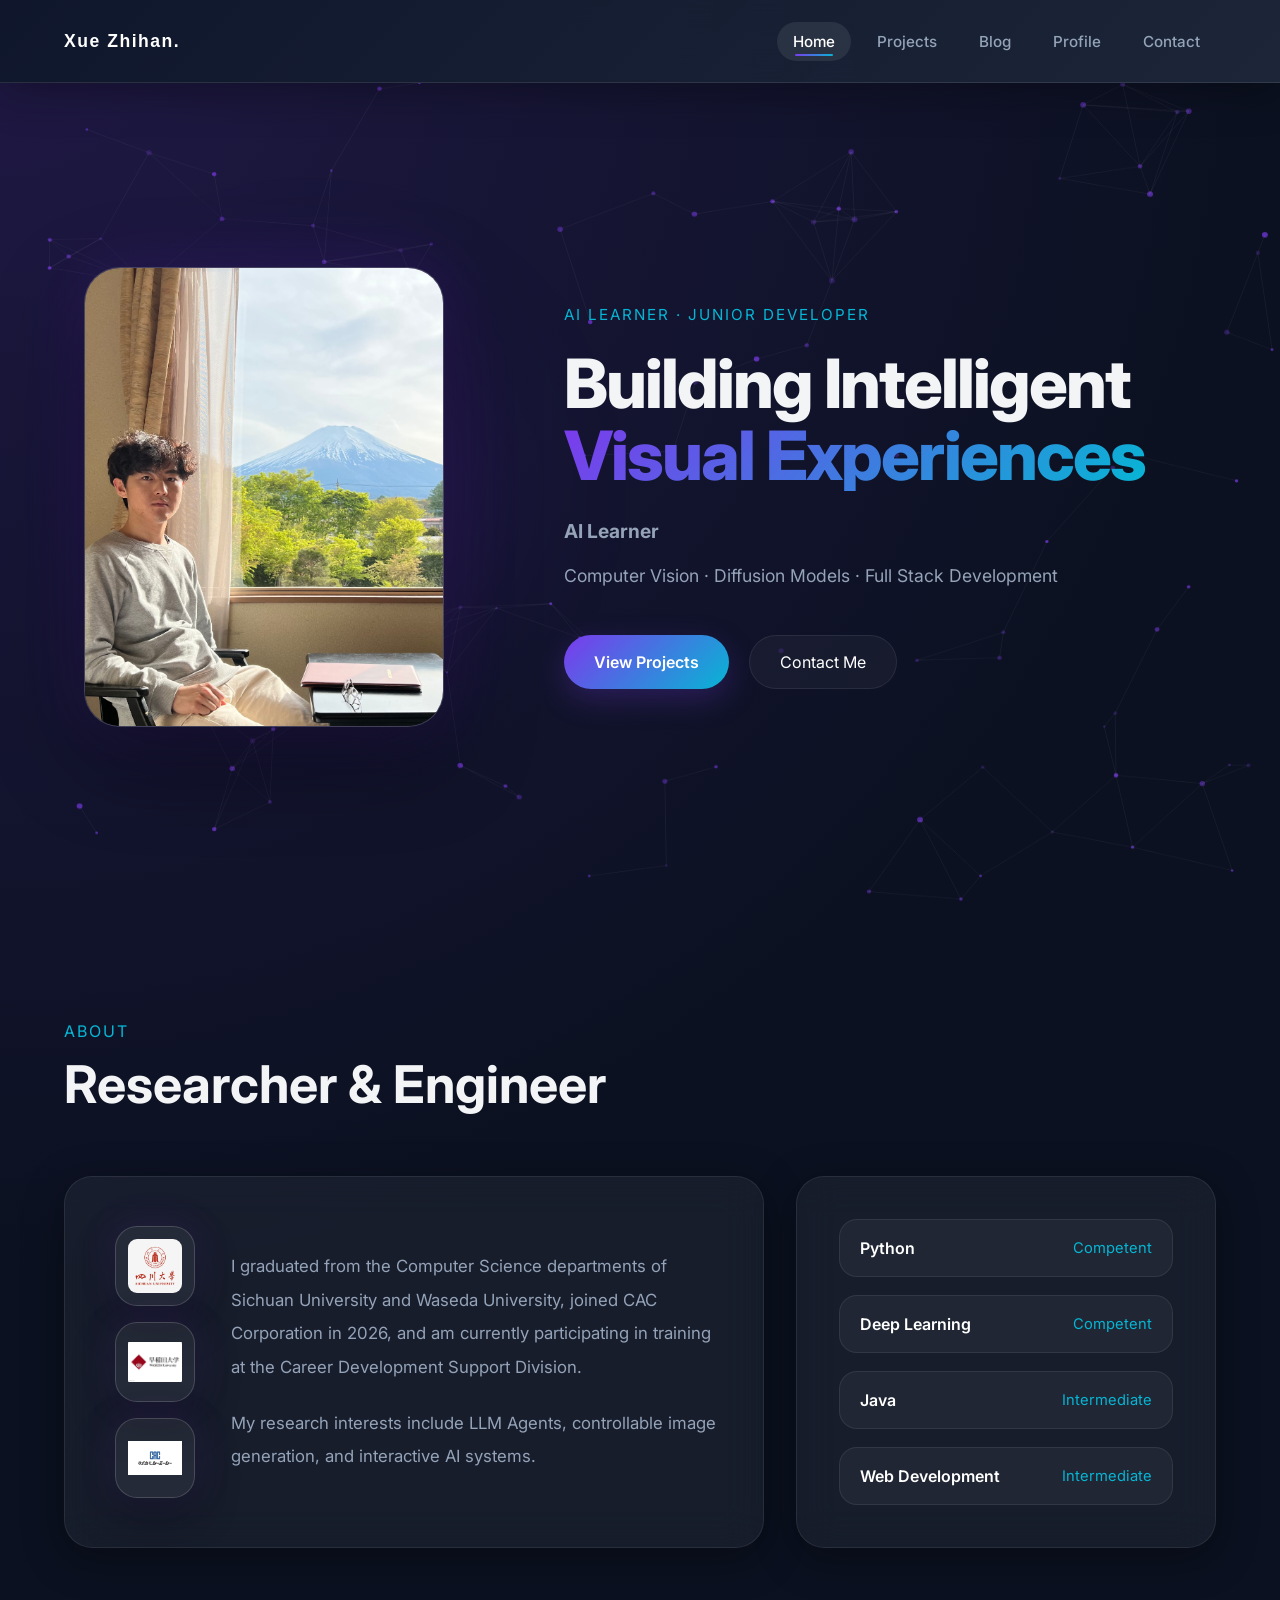
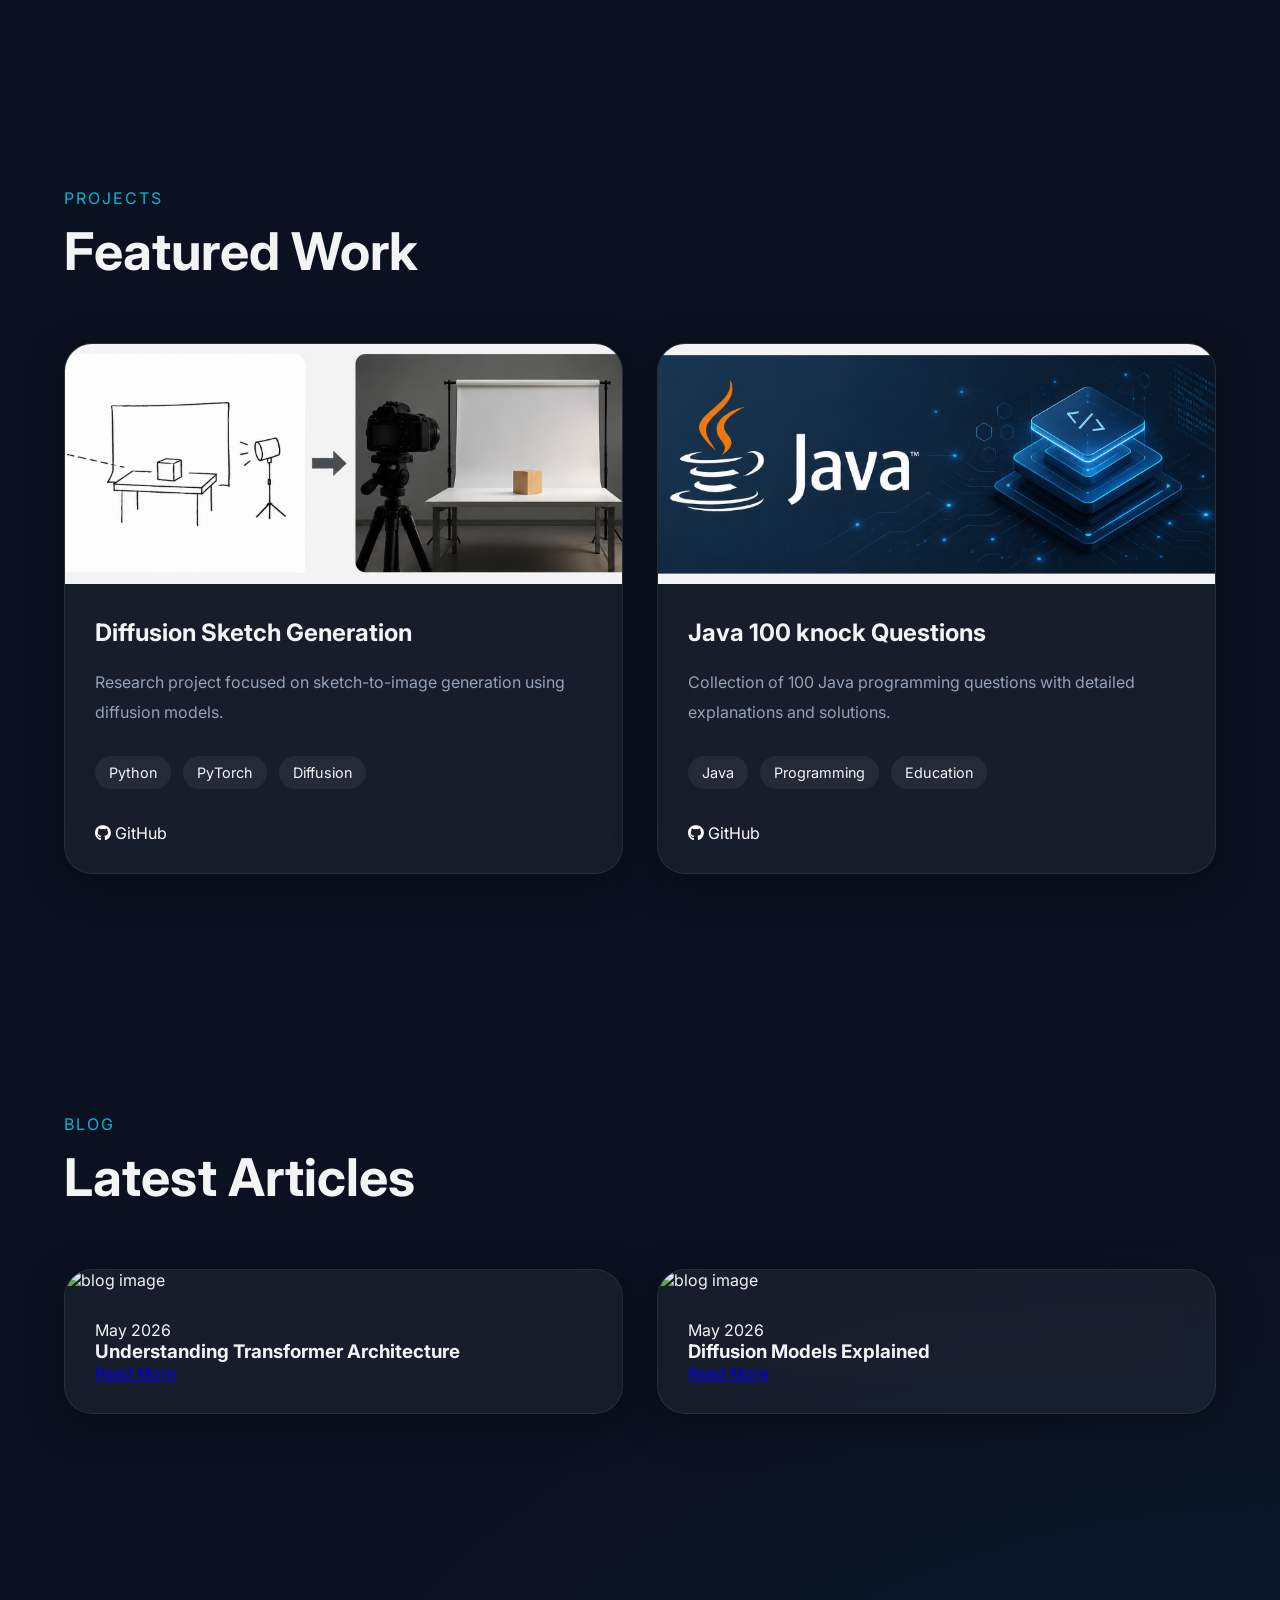
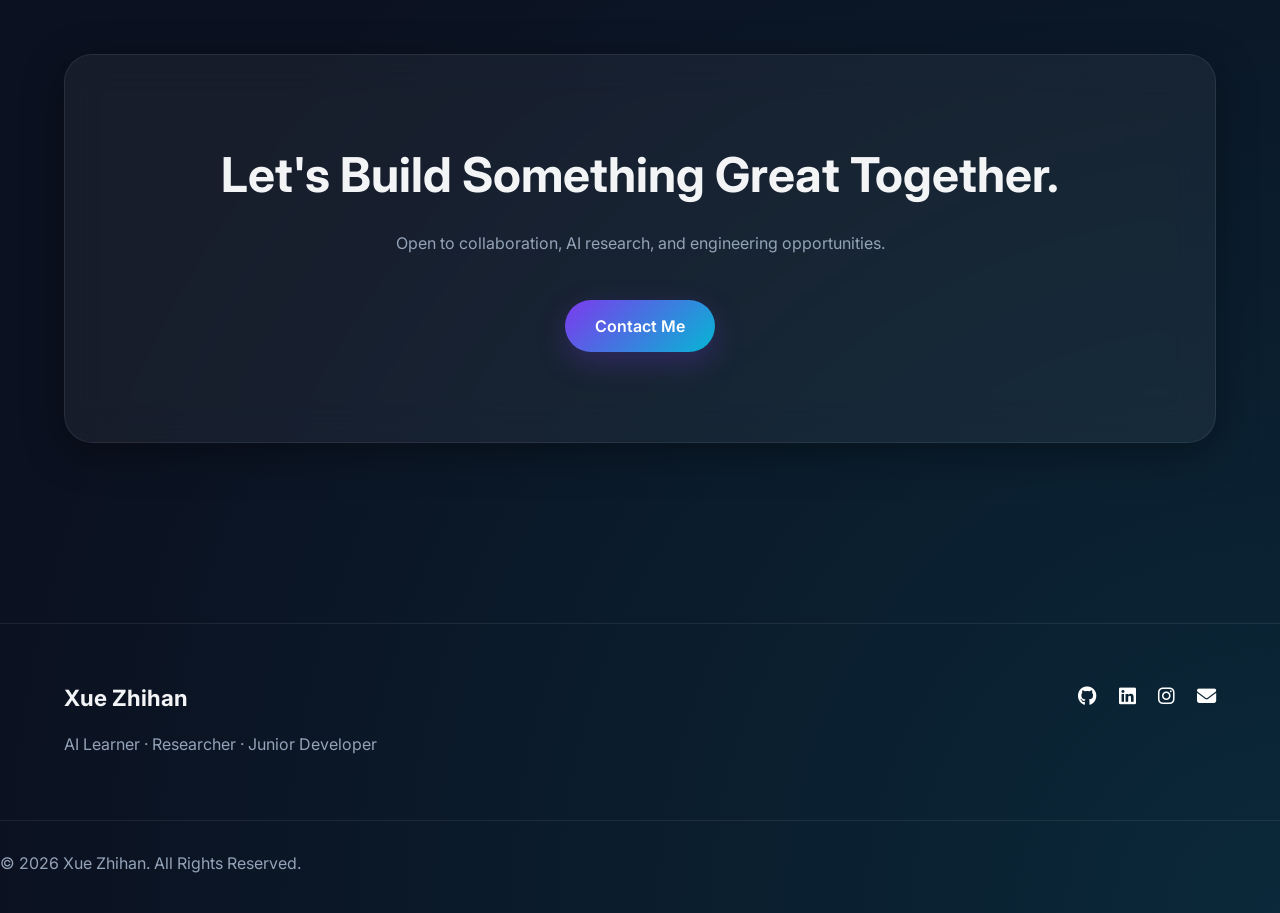
==== index.html @ e7dc6c8f "0515 update with local website project, NEXT STEP-change images and text subscription" ====
<!DOCTYPE html>
<html lang="en">

<head>

    <meta charset="UTF-8">

    <meta
        name="viewport"
        content="width=device-width, initial-scale=1.0">

    <title>Portfolio | XUE Zhihan</title>

    <meta
        name="description"
        content="AI Engineer Portfolio Website">

    <!-- GOOGLE FONT -->
    <link rel="preconnect"
        href="https://fonts.googleapis.com">

    <link rel="preconnect"
        href="https://fonts.gstatic.com"
        crossorigin>

    <link
        href="https://fonts.googleapis.com/css2?family=Inter:wght@300;400;500;600;700;800&display=swap"
        rel="stylesheet">

    <!-- FONT AWESOME -->
    <link rel="stylesheet"
        href="https://cdnjs.cloudflare.com/ajax/libs/font-awesome/6.5.1/css/all.min.css">

    <!-- CSS -->
    <link rel="stylesheet"
        href="css/style.css">

    <link rel="stylesheet"
        href="css/components.css">

    <link rel="stylesheet"
        href="css/animations.css">

    <link rel="stylesheet"
        href="css/responsive.css">

</head>

<body>

    <!-- CUSTOM CURSOR -->
    <div class="custom-cursor"></div>

    <!-- SCROLL PROGRESS -->
    <div class="scroll-progress"></div>

    <!-- NAVBAR -->
    <header class="navbar">

        <div class="container navbar-container">

            <!-- TODO:
            修改为你的名字或品牌名
            -->
            <a href="index.html"
                class="logo">
                Xue Zhihan.
            </a>

            <nav class="nav-links">

                <a href="index.html"
                    class="nav-link active">
                    Home
                </a>

                <a href="works.html"
                    class="nav-link">
                    Projects
                </a>

                <a href="blog.html"
                    class="nav-link">
                    Blog
                </a>

                <a href="profile.html"
                    class="nav-link">
                    Profile
                </a>

                <a href="contact.html"
                    class="nav-link">
                    Contact
                </a>

            </nav>

            <!-- MOBILE MENU BUTTON -->
            <div class="menu-toggle">

                <span></span>
                <span></span>
                <span></span>

            </div>

        </div>

        <!-- MOBILE MENU -->
        <div class="mobile-menu">

            <a href="index.html">Home</a>
            <a href="works.html">Projects</a>
            <a href="blog.html">Blog</a>
            <a href="profile.html">Profile</a>
            <a href="contact.html">Contact</a>

        </div>

    </header>

    <!-- HERO -->
    <section class="hero">

        <!-- PARTICLE BACKGROUND -->
        <canvas id="particles-canvas"></canvas>

        <div class="hero-glow"></div>

        <div class="container hero-container">

            <div class="hero-content reveal">

                <p class="hero-tag">
                    AI LEARNER · JUNIOR DEVELOPER
                </p>

                <h1 class="hero-title">

                    Building Intelligent
                    <span>
                        Visual Experiences
                    </span>

                </h1>

                <!-- TYPING EFFECT -->
                <h2 class="typing-text"></h2>

                <p class="hero-description">

                    Computer Vision · Diffusion Models · Full Stack Development

                </p>

                <div class="hero-buttons">

                    <a href="works.html"
                        class="btn-primary">

                        View Projects
                    </a>

                    <a href="contact.html"
                        class="btn-secondary">

                        Contact Me
                    </a>

                </div>

            </div>

            <!-- HERO IMAGE -->
            <div class="hero-image reveal">

                <!-- TODO:
                推荐放置：
                半身职业照片 / AI感插画 / 深色科技感头像

                推荐尺寸：
                1000x1200

                文件路径：
                assets/images/hero/profile.jpg
                -->

                <img src="assets/images/hero/profile.jpg"
                    alt="profile image">

            </div>

        </div>

    </section>

    <main>

        <!-- ABOUT -->
        <section class="section container">

            <div class="section-title-wrapper reveal">

                <p class="section-tag">
                    ABOUT
                </p>

                <h2 class="section-title">
                    Researcher & Engineer
                </h2>

            </div>

            <div class="about-grid">

                <div class="about-text glass-card reveal">
                    

                    <div class="about-logo-column">

                        <img src="assets/images/logo/scu.webp"
                            alt="Sichuan University Logo"
                            class="about-logo-img">

                        <img src="assets/images/logo/waseda.webp"
                            alt="Waseda University Logo"
                            class="about-logo-img">

                        <img src="assets/images/logo/caclogo.png"
                            alt="CAC Corporation Logo"
                            class="about-logo-img">

                    </div>

                    <div class="about-text-content">

                        <p>

                            I graduated from the Computer Science departments of 
                            Sichuan University and Waseda University, 
                            joined CAC Corporation in 2026, 
                            and am currently participating in training 
                            at the Career Development Support Division.

                        </p>

                        <p>

                            My research interests include
                            LLM Agents,
                            controllable image generation,
                            and interactive AI systems.

                        </p>

                    </div>

                </div>

                <div class="about-skills glass-card reveal">

                    <div class="skill-item">
                        <span>Python</span>
                        <span>Competent</span>
                    </div>

                    <div class="skill-item">
                        <span>Deep Learning</span>
                        <span>Competent</span>
                    </div>

                    <div class="skill-item">
                        <span>Java</span>
                        <span>Intermediate</span>
                    </div>

                    <div class="skill-item">
                        <span>Web Development</span>
                        <span>Intermediate</span>
                    </div>

                </div>

            </div>

        </section>

        <!-- FEATURED PROJECTS -->
        <section class="section container">

            <div class="section-title-wrapper reveal">

                <p class="section-tag">
                    PROJECTS
                </p>

                <h2 class="section-title">
                    Featured Work
                </h2>

            </div>

            <div class="projects-grid">

                <!-- PROJECT CARD -->
                <article class="project-card glass-card reveal">

                    <!-- TODO:
                    推荐：
                    放置项目UI截图或科技风mockup

                    文件路径：
                    assets/images/works/sample1.png
                    -->

                    <img src="assets/images/works/sample1.png"
                        alt="project image">

                    <div class="project-content">

                        <h3>
                            Diffusion Sketch Generation
                        </h3>

                        <p>

                            Research project focused on
                            sketch-to-image generation
                            using diffusion models.

                        </p>

                        <div class="project-tags">

                            <span>Python</span>
                            <span>PyTorch</span>
                            <span>Diffusion</span>

                        </div>

                        <div class="project-links">

                            <!-- TODO:
                            替换为你的 GitHub 仓库链接
                            -->
                            <a href="https://github.com/milky245/conditional_sketch2img"
                                target="_blank">

                                <i class="fa-brands fa-github"></i>
                                GitHub
                            </a>

                        </div>

                    </div>

                </article>

                <!-- PROJECT CARD -->
                <article class="project-card glass-card reveal">

                    <img src="assets/images/works/sample2.png"
                        alt="project image">

                    <div class="project-content">

                        <h3>
                            Java 100 knock Questions
                        </h3>

                        <p>

                            Collection of 100 Java programming questions
                            with detailed explanations and solutions.

                        </p>

                        <div class="project-tags">

                            <span>Java</span>
                            <span>Programming</span>
                            <span>Education</span>

                        </div>

                        <div class="project-links">

                            <a href="https://github.com/cac-it-training-2026/java100-github-classroom2nd-milky245"
                                target="_blank">

                                <i class="fa-brands fa-github"></i>
                                GitHub
                            </a>

                        </div>

                    </div>

                </article>

            </div>

        </section>

        <!-- BLOG PREVIEW -->
        <section class="section container">

            <div class="section-title-wrapper reveal">

                <p class="section-tag">
                    BLOG
                </p>

                <h2 class="section-title">
                    Latest Articles
                </h2>

            </div>

            <div class="blog-preview-grid">

                <article class="blog-card glass-card reveal">

                    <img src="assets/images/blog/blog1.jpg"
                        alt="blog image">

                    <div class="blog-content">

                        <p class="blog-date">
                            May 2026
                        </p>

                        <h3>
                            Understanding Transformer Architecture
                        </h3>

                        <a href="blog.html">
                            Read More
                        </a>

                    </div>

                </article>

                <article class="blog-card glass-card reveal">

                    <img src="assets/images/blog/blog2.jpg"
                        alt="blog image">

                    <div class="blog-content">

                        <p class="blog-date">
                            May 2026
                        </p>

                        <h3>
                            Diffusion Models Explained
                        </h3>

                        <a href="blog.html">
                            Read More
                        </a>

                    </div>

                </article>

            </div>

        </section>

        <!-- CONTACT CTA -->
        <section class="section container contact-cta">

            <div class="glass-card contact-box reveal">

                <h2>
                    Let's Build Something Great Together.
                </h2>

                <p>

                    Open to collaboration,
                    AI research,
                    and engineering opportunities.

                </p>

                <a href="contact.html"
                    class="btn-primary">

                    Contact Me
                </a>

            </div>

        </section>

    </main>

    <!-- FOOTER -->
    <footer class="footer">

        <div class="container footer-container">

            <div class="footer-left">

                <h3>Xue Zhihan</h3>

                <p>
                    AI Learner · Researcher · Junior Developer
                </p>

            </div>

            <div class="footer-right">

                <div class="footer-social-icons">

                    <!-- TODO:
                    替换为你的 GitHub URL
                    -->
                    <a href="https://github.com/milky245"
                        target="_blank">

                        <i class="fa-brands fa-github"></i>

                    </a>

                    <!-- TODO:
                    替换为你的 LinkedIn URL
                    -->
                    <a href="www.linkedin.com/in/zhihan-xue-b9a13540b"
                        target="_blank">

                        <i class="fa-brands fa-linkedin"></i>

                    </a>

                    <!-- TODO:
                    替换为你的 Instagram URL
                    -->
                    <a href="https://www.instagram.com/milkyx245/"
                        target="_blank">

                        <i class="fa-brands fa-instagram"></i>

                    </a>

                    <!-- TODO:
                    替换为你的邮箱
                    -->
                    <a href="mailto:yourmail@example.com">

                        <i class="fa-solid fa-envelope"></i>

                    </a>

                </div>

            </div>

        </div>

        <div class="footer-bottom">

            <p>
                © 2026 Xue Zhihan.
                All Rights Reserved.
            </p>

        </div>

    </footer>

    <!-- JAVASCRIPT -->
    <script src="js/main.js"></script>
    <script src="js/typing.js"></script>
    <script src="js/particles.js"></script>

</body>

</html>
---- css/style.css ----
:root {

    --bg:
        #0b1120;

    --bg-secondary:
        #111827;

    --bg-card:
        rgba(255,255,255,0.05);

    --bg-card-strong:
        rgba(255,255,255,0.08);

    --border:
        rgba(255,255,255,0.08);

    --border-hover:
        rgba(255,255,255,0.18);

    --text:
        #f3f4f6;

    --text-secondary:
        #94a3b8;

    --primary:
        #7c3aed;

    --secondary:
        #06b6d4;

    --gradient:
        linear-gradient(
            135deg,
            #7c3aed 0%,
            #06b6d4 100%
        );

    --shadow:
        0 10px 40px rgba(0,0,0,0.35);

    --radius:
        28px;

    --transition:
        0.35s ease;
}

/* RESET */

* {
    margin: 0;
    padding: 0;
    box-sizing: border-box;
}

html {

    scroll-behavior: smooth;
}

body {

    background:
        radial-gradient(
            circle at top left,
            rgba(124,58,237,0.18),
            transparent 30%
        ),

        radial-gradient(
            circle at bottom right,
            rgba(6,182,212,0.14),
            transparent 30%
        ),

        var(--bg);

    color: var(--text);

    font-family:
        "Inter",
        sans-serif;

    overflow-x: hidden;
}

/* NOISE TEXTURE */

body::before {

    content: "";

    position: fixed;

    inset: 0;

    z-index: -1;

    opacity: 0.03;

    pointer-events: none;

    /*
    TODO:
    推荐放置:
    深色颗粒noise纹理

    文件路径:
    assets/images/textures/noise.png
    */
    background-image:
        url("../assets/images/textures/noise.png");
}

/* CONTAINER */

.container {

    width:
        min(1200px, 90%);

    margin: auto;
}

/* BACKGROUND GLOW */

.background-glow {

    position: fixed;

    width: 500px;
    height: 500px;

    border-radius: 50%;

    filter: blur(120px);

    z-index: -2;
}

.glow-1 {

    top: -150px;
    left: -150px;

    background:
        rgba(124,58,237,0.18);
}

.glow-2 {

    bottom: -150px;
    right: -150px;

    background:
        rgba(6,182,212,0.12);
}

/* HEADER */

.header {

    position: sticky;

    top: 0;

    z-index: 999;

    backdrop-filter: blur(18px);

    background:
        rgba(11,17,32,0.72);

    border-bottom:
        1px solid var(--border);
}

.navbar {

    height: 82px;

    display: flex;

    align-items: center;

    justify-content: space-between;

    z-index: 1000;
}

.logo {

    color: white;

    text-decoration: none;

    font-size: 1.1rem;

    font-weight: 800;

    letter-spacing: 2px;

    font-family:
        "Space Grotesk",
        sans-serif;
}

.nav-links {

    display: flex;

    gap: 34px;

    list-style: none;
}

.nav-links a {

    position: relative;

    text-decoration: none;

    color:
        var(--text-secondary);

    transition:
        var(--transition);
}

.nav-links a:hover,
.nav-active {

    color: white;
}

/* HERO */

.hero {

    min-height: 100vh;

    display: grid;

    grid-template-columns:
        1fr 1fr;

    align-items: center;

    gap: 80px;
}

.hero-tag {

    margin-bottom: 24px;

    color: var(--secondary);

    letter-spacing: 2px;

    font-size: 0.95rem;
}

.hero h1 {

    font-size: 76px;

    line-height: 1.05;

    margin-bottom: 28px;

    font-weight: 800;
}

.gradient-text {

    background:
        var(--gradient);

    background-clip: text;

    -webkit-background-clip: text;

    -webkit-text-fill-color: transparent;
}

.hero-description {

    color:
        var(--text-secondary);

    font-size: 1.1rem;

    line-height: 1.9;

    max-width: 640px;
}

.hero-buttons {

    display: flex;

    gap: 20px;

    margin-top: 42px;
}

.hero-image {

    width: 100%;

    max-width: 430px;

    margin-left: auto;

    display: block;
}

/* PAGE HERO */

.page-main {

    padding-top: 80px;

    padding-bottom: 120px;
}

.page-hero {

    padding-top: 80px;

    padding-bottom: 80px;
}

.page-title-large {

    font-size: 68px;

    line-height: 1.1;

    margin-bottom: 28px;
}

.page-description {

    color:
        var(--text-secondary);

    max-width: 720px;

    line-height: 1.9;

    font-size: 1.05rem;
}

/* SECTION */

.section {

    padding: 120px 0;
}

.section-title-wrapper {

    margin-bottom: 60px;
}

.section-tag {

    color: var(--secondary);

    letter-spacing: 2px;

    margin-bottom: 12px;
}

.section-title {

    font-size: 52px;
}

/* GLASS CARD */

.glass-card {

    background:
        var(--bg-card);

    border:
        1px solid var(--border);

    backdrop-filter:
        blur(20px);

    border-radius:
        var(--radius);

    box-shadow:
        var(--shadow);
}

/* ABOUT */

.about-card {

    padding: 52px;

    color:
        var(--text-secondary);

    line-height: 2;

    font-size: 1.05rem;
}

/* TECH */

.tech-grid {

    display: grid;

    grid-template-columns:
        repeat(
            auto-fit,
            minmax(180px,1fr)
        );

    gap: 20px;
}

.tech-card {

    padding: 30px;

    text-align: center;

    border-radius: 22px;

    background:
        rgba(255,255,255,0.03);

    border:
        1px solid var(--border);
}

/* PROJECTS */

.project-grid {

    display: grid;

    grid-template-columns:
        repeat(
            auto-fit,
            minmax(360px,1fr)
        );

    gap: 34px;
}

.project-card {

    overflow: hidden;
}

.project-card img {

    width: 100%;

    height: 240px;

    object-fit: cover;
}

.project-content {

    padding: 30px;
}

.project-top {

    display: flex;

    justify-content: space-between;

    align-items: center;

    margin-bottom: 22px;
}

.project-category {

    color: var(--secondary);

    font-size: 0.9rem;
}

.project-year {

    color:
        var(--text-secondary);

    font-size: 0.9rem;
}

.project-content h3 {

    font-size: 1.5rem;

    margin-bottom: 20px;
}

.project-content p {

    color:
        var(--text-secondary);

    line-height: 1.9;
}

.project-tags {

    display: flex;

    flex-wrap: wrap;

    gap: 12px;

    margin-top: 28px;
}

.project-tags span {

    padding:
        8px 14px;

    border-radius: 999px;

    background:
        rgba(255,255,255,0.06);

    font-size: 0.9rem;
}

.project-links {

    display: flex;

    gap: 24px;

    margin-top: 34px;
}

.project-links a {

    color: white;

    text-decoration: none;
}

/* BLOG */

.blog-preview-grid,
.blog-page-grid {

    display: grid;

    grid-template-columns:
        repeat(
            auto-fit,
            minmax(340px,1fr)
        );

    gap: 34px;
}

.blog-card,
.blog-page-card {

    overflow: hidden;
}

.blog-card img,
.blog-page-card img {

    width: 100%;

    height: 240px;

    object-fit: cover;
}

.blog-content,
.blog-page-content {

    padding: 30px;
}

.blog-meta {

    display: flex;

    gap: 14px;

    margin-bottom: 18px;

    color:
        var(--secondary);

    font-size: 0.92rem;
}

.blog-page-content h2 {

    margin-bottom: 20px;

    line-height: 1.4;
}

.blog-page-content p {

    color:
        var(--text-secondary);

    line-height: 1.9;

    margin-bottom: 28px;
}

.blog-page-content a {

    text-decoration: none;

    color: white;
}

/* CONTACT CTA */

.contact-cta {

    padding-bottom: 180px;
}

.contact-box {

    padding: 90px;

    text-align: center;
}

.contact-box h2 {

    font-size: 54px;

    margin-bottom: 24px;
}

.contact-box p {

    color:
        var(--text-secondary);

    margin-bottom: 42px;

    line-height: 1.9;
}

/* FOOTER */

.footer {

    border-top:
        1px solid var(--border);

    padding-top: 60px;

    padding-bottom: 40px;
}

.footer-container {

    display: flex;

    justify-content: space-between;

    gap: 60px;
}

.footer-left h3 {

    margin-bottom: 18px;

    font-size: 1.4rem;
}

.footer-left p {

    color:
        var(--text-secondary);

    line-height: 1.9;
}

.footer-description {

    margin-top: 16px;

    max-width: 420px;
}

.footer-links {

    display: flex;

    gap: 70px;
}

.footer-column {

    display: flex;

    flex-direction: column;

    gap: 16px;
}

.footer-column h4 {

    margin-bottom: 10px;
}

.footer-column a {

    text-decoration: none;

    color:
        var(--text-secondary);

    transition:
        var(--transition);
}

.footer-column a:hover {

    color: white;
}

.footer-bottom {

    margin-top: 60px;

    border-top:
        1px solid var(--border);

    padding-top: 32px;
}

.footer-bottom-content {

    display: flex;

    justify-content: space-between;

    align-items: center;
}

.footer-bottom p {

    color:
        var(--text-secondary);
}

.footer-social-icons {

    display: flex;

    gap: 22px;
}

.footer-social-icons a {

    color: white;

    font-size: 1.2rem;
}

/* PROFILE */

.profile-layout {

    display: grid;

    grid-template-columns:
        340px 1fr;

    gap: 36px;
}

.profile-left {

    padding: 34px;

    height: fit-content;
}

.profile-avatar {

    width: 100%;

    border-radius: 22px;

    margin-bottom: 28px;
}

.profile-basic-info h2 {

    margin-bottom: 10px;
}

.profile-basic-info p {

    color:
        var(--text-secondary);
}

.profile-socials {

    display: flex;

    gap: 18px;

    margin-top: 32px;
}

.profile-socials a {

    width: 48px;
    height: 48px;

    border-radius: 50%;

    display: flex;

    align-items: center;

    justify-content: center;

    background:
        rgba(255,255,255,0.05);

    color: white;

    text-decoration: none;
}

.profile-right {

    display: flex;

    flex-direction: column;

    gap: 28px;
}

.profile-section-card {

    padding: 36px;
}

.profile-section-title {

    display: flex;

    align-items: center;

    gap: 14px;

    margin-bottom: 26px;
}

.profile-section-title span {

    width: 12px;
    height: 12px;

    border-radius: 50%;

    background:
        var(--secondary);
}

.profile-section-card p {

    color:
        var(--text-secondary);

    line-height: 1.9;
}

/* TIMELINE */

.timeline {

    display: flex;

    flex-direction: column;

    gap: 32px;
}

.timeline-item {

    display: flex;

    gap: 22px;
}

.timeline-dot {

    width: 14px;
    height: 14px;

    border-radius: 50%;

    margin-top: 10px;

    background:
        var(--secondary);
}

.timeline-date {

    color:
        var(--secondary);

    margin-bottom: 8px;
}

.timeline-content h4 {

    margin-bottom: 12px;
}

/* SKILLS */

.skills-grid {

    display: flex;

    flex-wrap: wrap;

    gap: 16px;
}

.skill-item {

    padding:
        12px 18px;

    border-radius: 999px;

    background:
        rgba(255,255,255,0.05);
}

/* RESUME */

.resume-card {

    display: flex;

    align-items: center;

    justify-content: space-between;

    gap: 30px;
}

/* CONTACT PAGE */

.contact-layout {

    display: grid;

    grid-template-columns:
        420px 1fr;

    gap: 34px;
}

.contact-info-card,
.contact-form-card {

    padding: 40px;
}

.contact-info-header,
.contact-form-header {

    margin-bottom: 40px;
}

.contact-info-header p,
.contact-form-header p {

    color:
        var(--text-secondary);

    margin-top: 12px;

    line-height: 1.9;
}

.contact-info-list {

    display: flex;

    flex-direction: column;

    gap: 28px;
}

.contact-info-item {

    display: flex;

    gap: 20px;
}

.contact-icon {

    width: 54px;
    height: 54px;

    border-radius: 18px;

    background:
        rgba(255,255,255,0.05);

    display: flex;

    align-items: center;

    justify-content: center;

    font-size: 1.1rem;
}

.contact-info-item h4 {

    margin-bottom: 8px;
}

.contact-info-item a,
.contact-info-item p {

    color:
        var(--text-secondary);

    text-decoration: none;
}

/* FORM */

.contact-form {

    display: flex;

    flex-direction: column;

    gap: 28px;
}

.form-group {

    display: flex;

    flex-direction: column;

    gap: 14px;
}

.form-group label {

    font-size: 0.95rem;
}

.form-group input,
.form-group textarea {

    padding: 18px 20px;

    border-radius: 18px;

    border:
        1px solid var(--border);

    background:
        rgba(255,255,255,0.03);

    color: white;

    outline: none;

    font-size: 1rem;

    resize: none;
}

.form-button {

    border: none;

    cursor: pointer;
}

.form-button:hover {

    transform:
        translateY(-2px);
}

/* BUTTONS */

.btn-primary {

    display: inline-flex;

    align-items: center;

    justify-content: center;

    gap: 10px;

    padding:
        16px 30px;

    border-radius: 999px;

    background:
        var(--gradient);

    color: white;

    text-decoration: none;

    font-weight: 600;

    transition:
        var(--transition);

    box-shadow:
        0 10px 30px rgba(124,58,237,0.25);
}

.btn-primary:hover {

    transform:
        translateY(-4px);

    box-shadow:
        0 18px 40px rgba(124,58,237,0.35);
}

.btn-secondary {

    display: inline-flex;

    align-items: center;

    justify-content: center;

    gap: 10px;

    padding:
        16px 30px;

    border-radius: 999px;

    background:
        rgba(255,255,255,0.04);

    border:
        1px solid var(--border);

    color: white;

    text-decoration: none;

    transition:
        var(--transition);
}

.btn-secondary:hover {

    background:
        rgba(255,255,255,0.08);

    border:
        1px solid var(--border-hover);

    transform:
        translateY(-4px);
}

/* LINKS */

a {

    transition:
        var(--transition);
}

/* IMAGE HOVER */

.project-card img,
.blog-card img,
.blog-page-card img {

    transition:
        0.7s ease;
}

.project-card:hover img,
.blog-card:hover img,
.blog-page-card:hover img {

    transform:
        scale(1.05);
}

/* CARD HOVER */

.project-card,
.blog-card,
.blog-page-card,
.tech-card,
.profile-section-card,
.contact-info-card,
.contact-form-card {

    transition:
        var(--transition);
}

.project-card:hover,
.blog-card:hover,
.blog-page-card:hover,
.tech-card:hover,
.profile-section-card:hover,
.contact-info-card:hover,
.contact-form-card:hover {

    transform:
        translateY(-8px);

    border:
        1px solid var(--border-hover);
}

/* SCROLLBAR */

::-webkit-scrollbar {

    width: 10px;
}

::-webkit-scrollbar-track {

    background:
        #0f172a;
}

::-webkit-scrollbar-thumb {

    background:
        rgba(255,255,255,0.12);

    border-radius: 999px;
}

::-webkit-scrollbar-thumb:hover {

    background:
        rgba(255,255,255,0.24);
}

/* TEXT SELECTION */

::selection {

    background:
        rgba(124,58,237,0.4);

    color: white;
}

/* INPUT PLACEHOLDER */

input::placeholder,
textarea::placeholder {

    color:
        rgba(255,255,255,0.35);
}

/* UTILITIES */

.text-center {

    text-align: center;
}

.mt-20 {

    margin-top: 20px;
}

.mt-40 {

    margin-top: 40px;
}

.mt-60 {

    margin-top: 60px;
}

.hidden {

    display: none;
}

#particles-canvas {
    position: absolute;
    inset: 0;
    width: 100%;
    height: 100%;
    z-index: 0;
    pointer-events: none;
}

.typing-text {
    font-size: 1.2rem;
    color: var(--text-secondary);
    min-height: 40px;
}

.navbar-scrolled {
    background: rgba(11,17,32,0.75);
    backdrop-filter: blur(20px);
}

.mobile-menu {

    position: fixed;

    top: 70px;
    right: 20px;

    display: flex;
    flex-direction: column;

    gap: 16px;

    opacity: 0;
    visibility: hidden;

    transition: 0.3s;

    z-index: 2000;

}

.mobile-menu.active {
    opacity: 1;
    visibility: visible;
}

.reveal {
    opacity: 0;
    transform: translateY(40px);
    transition:
        opacity 1s ease,
        transform 1s ease;
}

.revealed {
    opacity: 1;
    transform: translateY(0);
}

.ripple {
    position: absolute;
    border-radius: 50%;
    transform: scale(0);
    animation: ripple-animation 0.7s linear;
    background: rgba(255,255,255,0.4);
    width: 200px;
    height: 200px;
    pointer-events: none;
}

@keyframes ripple-animation {

    to {

        transform: scale(4);
        opacity: 0;

    }

}
/* =========================================================
   INDEX PAGE FIX
   Fix navbar / hero image / about section
========================================================= */

/* ---------- NAVBAR FIX ---------- */

.navbar {
    position: sticky;
    top: 0;
    left: 0;
    z-index: 3000;

    width: 100%;

    background:
        linear-gradient(
            135deg,
            rgba(15, 23, 42, 0.94),
            rgba(30, 41, 59, 0.9)
        );

    backdrop-filter: blur(22px);
    -webkit-backdrop-filter: blur(22px);

    border-bottom: 1px solid rgba(255,255,255,0.1);

    box-shadow:
        0 12px 40px rgba(0,0,0,0.28);

    height: auto;
}

.navbar-container {
    height: 82px;

    display: flex;
    align-items: center;
    justify-content: space-between;
}

.logo {
    color: #ffffff;
    text-decoration: none;

    font-size: 1.1rem;
    font-weight: 800;
    letter-spacing: 1.5px;
}

.nav-links {
    display: flex;
    align-items: center;
    gap: 10px;
}

.nav-link {
    position: relative;

    display: inline-flex;
    align-items: center;
    justify-content: center;

    padding: 10px 16px;

    border-radius: 999px;

    color: var(--text-secondary);
    text-decoration: none;

    font-size: 0.95rem;
    font-weight: 500;

    transition: 0.3s ease;
}

.nav-link:hover,
.nav-link.active {
    color: #ffffff;

    background:
        rgba(255,255,255,0.08);
}

.nav-link.active::after {
    content: "";

    position: absolute;
    left: 18px;
    right: 18px;
    bottom: 5px;

    height: 2px;
    border-radius: 999px;

    background: var(--gradient);
}

/* mobile button default hidden on desktop */
.menu-toggle {
    display: none;
}


/* ---------- HERO LAYOUT FIX ---------- */

.hero {
    position: relative;

    min-height: calc(100vh - 82px);

    display: flex;
    align-items: center;

    padding: 90px 0 80px;

    overflow: hidden;
}

.hero-container {
    position: relative;
    z-index: 2;

    display: grid;
    grid-template-columns: 420px minmax(0, 1fr);
    align-items: center;
    gap: 80px;
}

/* Put profile image on the LEFT */
.hero-image {
    order: 1;

    width: 100%;
    max-width: 380px;

    margin: 0;
    justify-self: center;
}

.hero-content {
    order: 2;

    max-width: 760px;
}

.hero-image img {
    display: block;

    width: 360px;
    height: 460px;

    object-fit: cover;
    object-position: center;

    border-radius: 36px;

    border: 1px solid rgba(255,255,255,0.16);

    box-shadow:
        0 30px 90px rgba(0,0,0,0.45),
        0 0 70px rgba(124,58,237,0.22);

    background:
        rgba(255,255,255,0.04);
}

.hero-title {
    font-size: 76px;
    line-height: 1.05;

    margin-bottom: 28px;

    font-weight: 800;
    letter-spacing: -2px;
}

.hero-title span {
    display: inline-block;

    background: var(--gradient);
    background-clip: text;
    -webkit-background-clip: text;
    -webkit-text-fill-color: transparent;
}

.hero-glow {
    position: absolute;

    width: 520px;
    height: 520px;

    left: 4%;
    top: 18%;

    border-radius: 50%;

    background:
        radial-gradient(
            circle,
            rgba(124,58,237,0.25),
            transparent 65%
        );

    filter: blur(60px);

    z-index: 0;
    pointer-events: none;
}

.hero-content,
.hero-image {
    position: relative;
    z-index: 2;
}


/* ---------- ABOUT SECTION FIX ---------- */

.about-grid {
    display: grid;
    grid-template-columns: minmax(0, 1.25fr) minmax(320px, 0.75fr);
    gap: 32px;
    align-items: stretch;
}

.about-text,
.about-skills {
    padding: 42px;
}

.about-text p {
    color: var(--text-secondary);

    font-size: 1.05rem;
    line-height: 2;

    margin-bottom: 22px;
}

.about-text p:last-child {
    margin-bottom: 0;
}

.about-skills {
    display: flex;
    flex-direction: column;
    gap: 18px;
}

.about-skills .skill-item {
    display: flex;
    align-items: center;
    justify-content: space-between;

    padding: 18px 20px;

    border-radius: 18px;

    background:
        rgba(255,255,255,0.045);

    border:
        1px solid rgba(255,255,255,0.08);
}

.about-skills .skill-item span:first-child {
    color: #ffffff;
    font-weight: 600;
}

.about-skills .skill-item span:last-child {
    color: var(--secondary);
    font-size: 0.92rem;
}


/* ---------- PROJECTS CLASS NAME COMPATIBILITY FIX ---------- */
/* index.html uses .projects-grid, while old css uses .project-grid */

.projects-grid {
    display: grid;

    grid-template-columns:
        repeat(
            auto-fit,
            minmax(360px, 1fr)
        );

    gap: 34px;
}

/* =========================================================
   ABOUT LOGO COLUMN
========================================================= */

.about-text {
    display: grid;
    grid-template-columns: 96px minmax(0, 1fr);
    gap: 28px;
    align-items: center;
}

.about-logo-column {
    display: flex;
    flex-direction: column;
    gap: 16px;
    align-items: center;
}

.about-logo-img {
    width: 80px;
    height: 80px;

    object-fit: contain;
    object-position: center;

    padding: 12px;

    border-radius: 22px;

    background:
        rgba(255,255,255,0.06);

    border:
        1px solid rgba(255,255,255,0.16);

    box-shadow:
        0 18px 45px rgba(0,0,0,0.28),
        0 0 38px rgba(124,58,237,0.14);

    transition: 0.35s ease;
}

.about-logo-img:hover {
    transform: translateY(-4px) scale(1.04);

    border-color:
        rgba(255,255,255,0.28);

    box-shadow:
        0 22px 55px rgba(0,0,0,0.36),
        0 0 48px rgba(6,182,212,0.18);
}

.about-text-content p {
    color: var(--text-secondary);

    font-size: 1.05rem;
    line-height: 2;

    margin-bottom: 22px;
}

.about-text-content p:last-child {
    margin-bottom: 0;
}
---- css/components.css ----
/*
========================================
COMPONENTS
Reusable UI Components
========================================
*/

/* BADGE */

.badge {

    display: inline-flex;

    align-items: center;

    gap: 8px;

    padding:
        10px 18px;

    border-radius: 999px;

    background:
        rgba(255,255,255,0.05);

    border:
        1px solid rgba(255,255,255,0.08);

    color: white;

    font-size: 0.92rem;
}

/* ICON BOX */

.icon-box {

    width: 64px;
    height: 64px;

    border-radius: 22px;

    display: flex;

    align-items: center;

    justify-content: center;

    background:
        rgba(255,255,255,0.04);

    border:
        1px solid rgba(255,255,255,0.06);

    font-size: 1.4rem;

    color: white;
}

/* DIVIDER */

.divider {

    width: 100%;

    height: 1px;

    background:
        rgba(255,255,255,0.08);

    margin:
        60px 0;
}

/* FEATURE CARD */

.feature-card {

    padding: 36px;

    border-radius: 28px;

    background:
        rgba(255,255,255,0.04);

    border:
        1px solid rgba(255,255,255,0.08);

    transition:
        0.35s ease;
}

.feature-card:hover {

    transform:
        translateY(-6px);

    border:
        1px solid rgba(255,255,255,0.16);
}

.feature-card h3 {

    margin:
        26px 0 18px;

    font-size: 1.5rem;
}

.feature-card p {

    color:
        #94a3b8;

    line-height: 1.9;
}

/* STATUS DOT */

.status-dot {

    width: 10px;
    height: 10px;

    border-radius: 50%;

    background:
        #22c55e;

    box-shadow:
        0 0 12px #22c55e;
}

/* SECTION HEAD */

.section-head {

    display: flex;

    align-items: center;

    justify-content: space-between;

    gap: 20px;

    margin-bottom: 60px;
}

/* MINI TAG */

.mini-tag {

    display: inline-flex;

    align-items: center;

    gap: 10px;

    padding:
        8px 14px;

    border-radius: 999px;

    background:
        rgba(255,255,255,0.05);

    color:
        #94a3b8;

    font-size: 0.82rem;
}

/* OVERLAY */

.image-overlay {

    position: absolute;

    inset: 0;

    background:
        linear-gradient(
            to top,
            rgba(0,0,0,0.7),
            transparent
        );
}

/* HERO DECORATION */

.hero-decoration {

    position: absolute;

    width: 120px;
    height: 120px;

    border-radius: 50%;

    border:
        1px solid rgba(255,255,255,0.08);

    backdrop-filter:
        blur(12px);
}

/* FLOATING CARD */

.floating-card {

    position: absolute;

    padding:
        18px 24px;

    border-radius: 24px;

    background:
        rgba(255,255,255,0.06);

    border:
        1px solid rgba(255,255,255,0.08);

    backdrop-filter:
        blur(20px);

    box-shadow:
        0 10px 30px rgba(0,0,0,0.25);
}

/* QUOTE */

.quote-card {

    padding: 40px;

    border-left:
        4px solid #7c3aed;

    background:
        rgba(255,255,255,0.03);

    border-radius:
        0 24px 24px 0;
}

.quote-card p {

    line-height: 2;

    color:
        #cbd5e1;
}

/* TERMINAL CARD */

.terminal-card {

    overflow: hidden;

    border-radius: 24px;

    border:
        1px solid rgba(255,255,255,0.08);

    background:
        #0f172a;
}

.terminal-top {

    height: 42px;

    display: flex;

    align-items: center;

    gap: 10px;

    padding:
        0 18px;

    background:
        rgba(255,255,255,0.04);
}

.terminal-dot {

    width: 12px;
    height: 12px;

    border-radius: 50%;
}

.terminal-dot.red {

    background: #ef4444;
}

.terminal-dot.yellow {

    background: #f59e0b;
}

.terminal-dot.green {

    background: #22c55e;
}

.terminal-content {

    padding: 28px;

    font-family:
        monospace;

    color:
        #cbd5e1;

    line-height: 1.9;
}

/* GLASS PANEL */

.glass-panel {

    background:
        rgba(255,255,255,0.04);

    border:
        1px solid rgba(255,255,255,0.08);

    backdrop-filter:
        blur(20px);

    border-radius:
        32px;
}

#particles-canvas {
    position: absolute;
    inset: 0;
    width: 100%;
    height: 100%;
    z-index: 0;
}

.typing-text {
    font-size: 1.2rem;
    color: var(--text-secondary);
    min-height: 40px;
}

.navbar-scrolled {
    background: rgba(11,17,32,0.75);
    backdrop-filter: blur(20px);
}

.mobile-menu {

    position: fixed;

    top: 70px;
    right: 20px;

    display: flex;
    flex-direction: column;

    gap: 16px;

    opacity: 0;
    visibility: hidden;

    transition: 0.3s;

    z-index: 2000;

}

.mobile-menu.active {
    opacity: 1;
    visibility: visible;
}

.reveal {
    opacity: 0;
    transform: translateY(40px);
    transition:
        opacity 1s ease,
        transform 1s ease;
}

.revealed {
    opacity: 1;
    transform: translateY(0);
}

.ripple {
    position: absolute;
    border-radius: 50%;
    transform: scale(0);
    animation: ripple-animation 0.7s linear;
    background: rgba(255,255,255,0.4);
    width: 200px;
    height: 200px;
    pointer-events: none;
}

@keyframes ripple-animation {

    to {

        transform: scale(4);
        opacity: 0;

    }

}
---- css/animations.css ----
/*
========================================
ANIMATIONS
========================================
*/

/* FADE IN */

.fade-in {

    animation:
        fadeIn 1s ease forwards;
}

@keyframes fadeIn {

    from {

        opacity: 0;
    }

    to {

        opacity: 1;
    }
}

/* FADE UP */

.fade-up {

    animation:
        fadeUp 1s ease forwards;
}

@keyframes fadeUp {

    from {

        opacity: 0;

        transform:
            translateY(40px);
    }

    to {

        opacity: 1;

        transform:
            translateY(0);
    }
}

/* FLOAT */

.float {

    animation:
        float 6s ease-in-out infinite;
}

@keyframes float {

    0% {

        transform:
            translateY(0px);
    }

    50% {

        transform:
            translateY(-16px);
    }

    100% {

        transform:
            translateY(0px);
    }
}

/* GLOW PULSE */

.glow-pulse {

    animation:
        glowPulse 3s ease infinite;
}

@keyframes glowPulse {

    0% {

        box-shadow:
            0 0 0 rgba(124,58,237,0);
    }

    50% {

        box-shadow:
            0 0 40px rgba(124,58,237,0.3);
    }

    100% {

        box-shadow:
            0 0 0 rgba(124,58,237,0);
    }
}

/* ROTATE */

.rotate-slow {

    animation:
        rotateSlow 18s linear infinite;
}

@keyframes rotateSlow {

    from {

        transform:
            rotate(0deg);
    }

    to {

        transform:
            rotate(360deg);
    }
}

/* SHIMMER */

.shimmer {

    position: relative;

    overflow: hidden;
}

.shimmer::before {

    content: "";

    position: absolute;

    top: 0;
    left: -120%;

    width: 100%;
    height: 100%;

    background:
        linear-gradient(
            90deg,
            transparent,
            rgba(255,255,255,0.08),
            transparent
        );

    animation:
        shimmerMove 3.2s infinite;
}

@keyframes shimmerMove {

    100% {

        left: 120%;
    }
}

/* GRADIENT MOVE */

.gradient-animate {

    background-size:
        300% 300%;

    animation:
        gradientMove 8s ease infinite;
}

@keyframes gradientMove {

    0% {

        background-position:
            0% 50%;
    }

    50% {

        background-position:
            100% 50%;
    }

    100% {

        background-position:
            0% 50%;
    }
}

/* BLUR APPEAR */

.blur-appear {

    animation:
        blurAppear 1s ease forwards;
}

@keyframes blurAppear {

    from {

        opacity: 0;

        filter:
            blur(20px);
    }

    to {

        opacity: 1;

        filter:
            blur(0);
    }
}

/* CARD HOVER GLOW */

.hover-glow:hover {

    box-shadow:
        0 20px 60px rgba(124,58,237,0.25);
}

/* IMAGE ZOOM */

.zoom-hover {

    overflow: hidden;
}

.zoom-hover img {

    transition:
        0.8s ease;
}

.zoom-hover:hover img {

    transform:
        scale(1.08);
}

#particles-canvas {
    position: absolute;
    inset: 0;
    width: 100%;
    height: 100%;
    z-index: 0;
}

.typing-text {
    font-size: 1.2rem;
    color: var(--text-secondary);
    min-height: 40px;
}

.navbar-scrolled {
    background: rgba(11,17,32,0.75);
    backdrop-filter: blur(20px);
}

.mobile-menu {

    position: fixed;

    top: 70px;
    right: 20px;

    display: flex;
    flex-direction: column;

    gap: 16px;

    opacity: 0;
    visibility: hidden;

    transition: 0.3s;

    z-index: 2000;

}


.mobile-menu.active {
    opacity: 1;
    visibility: visible;
}

.reveal {
    opacity: 0;
    transform: translateY(40px);
    transition:
        opacity 1s ease,
        transform 1s ease;
}

.revealed {
    opacity: 1;
    transform: translateY(0);
}

.ripple {
    position: absolute;
    border-radius: 50%;
    transform: scale(0);
    animation: ripple-animation 0.7s linear;
    background: rgba(255,255,255,0.4);
    width: 200px;
    height: 200px;
    pointer-events: none;
}

@keyframes ripple-animation {

    to {

        transform: scale(4);
        opacity: 0;

    }

}
---- css/responsive.css ----
/*
========================================
RESPONSIVE DESIGN
Modern AI Portfolio
========================================
*/

/* =========================
1400px
========================= */

@media (max-width: 1400px) {

    .hero h1 {

        font-size: 68px;
    }

    .page-title-large {

        font-size: 60px;
    }

    .contact-box h2 {

        font-size: 48px;
    }
}

/* =========================
1200px
========================= */

@media (max-width: 1200px) {

    .hero {

        gap: 60px;
    }

    .hero h1 {

        font-size: 60px;
    }

    .page-title-large {

        font-size: 54px;
    }

    .profile-layout {

        grid-template-columns:
            300px 1fr;
    }

    .contact-layout {

        grid-template-columns:
            360px 1fr;
    }

    .footer-links {

        gap: 40px;
    }
}

/* =========================
1024px
========================= */

@media (max-width: 1024px) {

    /* HERO */

    .hero {

        grid-template-columns:
            1fr;

        text-align: center;

        padding-top: 120px;

        min-height: auto;
    }

    .hero-content {

        order: 2;
    }

    .hero-image-wrapper {

        order: 1;
    }

    .hero-description {

        margin:
            0 auto;
    }

    .hero-buttons {

        justify-content: center;
    }

    .hero-image {

        margin:
            0 auto;
    }

    /* PROFILE */

    .profile-layout {

        grid-template-columns:
            1fr;
    }

    .profile-left {

        max-width: 480px;

        margin:
            0 auto;
    }

    /* CONTACT */

    .contact-layout {

        grid-template-columns:
            1fr;
    }

    /* FOOTER */

    .footer-container {

        flex-direction: column;

        align-items: flex-start;
    }

    .footer-links {

        width: 100%;

        justify-content: space-between;
    }

    /* PROJECTS */

    .project-grid {

        grid-template-columns:
            repeat(
                auto-fit,
                minmax(320px,1fr)
            );
    }

    /* BLOG */

    .blog-page-grid,
    .blog-preview-grid {

        grid-template-columns:
            repeat(
                auto-fit,
                minmax(320px,1fr)
            );
    }
}

/* =========================
900px
========================= */

@media (max-width: 900px) {

    .navbar {

        flex-direction: column;

        justify-content: center;

        gap: 18px;

        height: auto;

        padding:
            24px 0;

        z-index: 1000;
    }

    .nav-links {

        flex-wrap: wrap;

        justify-content: center;

        gap: 18px;
    }

    .hero h1 {

        font-size: 52px;
    }

    .page-title-large {

        font-size: 48px;
    }

    .section-title {

        font-size: 42px;
    }

    .contact-box {

        padding: 70px 50px;
    }

    .contact-box h2 {

        font-size: 42px;
    }

    .resume-card {

        flex-direction: column;

        align-items: flex-start;
    }
}

/* =========================
768px
========================= */

@media (max-width: 768px) {

    /* CONTAINER */

    .container {

        width: 92%;
    }

    /* TYPOGRAPHY */

    .hero h1 {

        font-size: 44px;
    }

    .page-title-large {

        font-size: 40px;
    }

    .section-title {

        font-size: 36px;
    }

    .hero-description,
    .page-description {

        font-size: 1rem;
    }

    /* BUTTONS */

    .hero-buttons {

        flex-direction: column;

        align-items: center;
    }

    .btn-primary,
    .btn-secondary {

        width: 100%;

        max-width: 320px;
    }

    /* CARDS */

    .about-card,
    .profile-section-card,
    .contact-info-card,
    .contact-form-card {

        padding: 30px;
    }

    .contact-box {

        padding: 60px 28px;
    }

    .contact-box h2 {

        font-size: 34px;
    }

    /* FOOTER */

    .footer-links {

        flex-direction: column;

        gap: 40px;
    }

    .footer-bottom-content {

        flex-direction: column;

        gap: 24px;
    }

    /* PROJECT */

    .project-content {

        padding: 24px;
    }

    /* BLOG */

    .blog-content,
    .blog-page-content {

        padding: 24px;
    }

    /* FORM */

    .form-group input,
    .form-group textarea {

        padding: 16px 18px;
    }
}

/* =========================
640px
========================= */

@media (max-width: 640px) {

    /* HERO */

    .hero {

        padding-top: 80px;
    }

    .hero h1 {

        font-size: 38px;
    }

    .hero-tag {

        font-size: 0.82rem;
    }

    /* PAGE */

    .page-title-large {

        font-size: 34px;
    }

    .section-title {

        font-size: 30px;
    }

    /* IMAGE */

    .hero-image {

        max-width: 320px;
    }

    /* PROJECT */

    .project-grid {

        grid-template-columns:
            1fr;
    }

    /* BLOG */

    .blog-page-grid,
    .blog-preview-grid {

        grid-template-columns:
            1fr;
    }

    /* TECH */

    .tech-grid {

        grid-template-columns:
            repeat(
                2,
                1fr
            );
    }

    /* TIMELINE */

    .timeline-item {

        gap: 16px;
    }

    /* PROFILE */

    .profile-left {

        padding: 24px;
    }

    .profile-section-card {

        padding: 24px;
    }

    /* CONTACT */

    .contact-info-item {

        flex-direction: column;

        gap: 14px;
    }

    .contact-icon {

        width: 48px;
        height: 48px;
    }
}

/* =========================
480px
========================= */

@media (max-width: 480px) {

    body {

        font-size: 15px;
    }

    .hero h1 {

        font-size: 32px;
    }

    .page-title-large {

        font-size: 30px;
    }

    .section-title {

        font-size: 28px;
    }

    .hero-description {

        line-height: 1.8;
    }

    .nav-links {

        gap: 12px;

        font-size: 0.92rem;
    }

    .hero-buttons {

        margin-top: 34px;
    }

    .btn-primary,
    .btn-secondary {

        padding:
            14px 24px;

        font-size: 0.95rem;
    }

    .project-content h3 {

        font-size: 1.25rem;
    }

    .blog-page-content h2 {

        font-size: 1.3rem;
    }

    .contact-box {

        padding: 50px 22px;
    }

    .contact-box h2 {

        font-size: 28px;
    }

    .footer {

        padding-top: 50px;
    }

    .footer-bottom {

        margin-top: 40px;
    }
}

/* =========================
380px
========================= */

@media (max-width: 380px) {

    .hero h1 {

        font-size: 28px;
    }

    .page-title-large {

        font-size: 26px;
    }

    .section-title {

        font-size: 24px;
    }

    .tech-grid {

        grid-template-columns:
            1fr;
    }

    .nav-links {

        font-size: 0.85rem;
    }

    .project-tags {

        gap: 8px;
    }

    .project-tags span {

        font-size: 0.8rem;
    }

    .footer-social-icons {

        gap: 16px;
    }
}

/* =========================
LANDSCAPE MOBILE
========================= */

@media (max-height: 700px)
and (orientation: landscape) {

    .hero {

        min-height: auto;

        padding:
            120px 0 80px;
    }
}

/* =========================
HIGH RESOLUTION
========================= */

@media (min-width: 1800px) {

    .container {

        width:
            min(1400px, 85%);
    }

    .hero h1 {

        font-size: 92px;
    }

    .page-title-large {

        font-size: 82px;
    }

    .section-title {

        font-size: 64px;
    }
}

/* =========================================================
   INDEX PAGE RESPONSIVE FIX
========================================================= */

@media (max-width: 1024px) {

    .hero-container {
        grid-template-columns: 1fr;
        gap: 50px;

        text-align: center;
    }

    .hero-image {
        order: 1;
        justify-self: center;
    }

    .hero-content {
        order: 2;
        margin: 0 auto;
    }

    .hero-description {
        margin: 0 auto;
    }

    .hero-buttons {
        justify-content: center;
    }

    .about-grid {
        grid-template-columns: 1fr;
    }
}

@media (max-width: 900px) {

    .navbar-container {
        height: 74px;
    }

    .nav-links {
        display: none;
    }

    .menu-toggle {
        display: flex;
        flex-direction: column;
        gap: 6px;

        cursor: pointer;
    }

    .menu-toggle span {
        width: 28px;
        height: 2px;

        border-radius: 999px;

        background: #ffffff;
    }

    .mobile-menu {
        position: absolute;

        top: 74px;
        left: 5%;
        right: 5%;

        padding: 22px;

        border-radius: 24px;

        background:
            rgba(15,23,42,0.96);

        border:
            1px solid rgba(255,255,255,0.1);

        backdrop-filter: blur(20px);

        box-shadow:
            0 20px 50px rgba(0,0,0,0.35);
    }

    .mobile-menu a {
        color: var(--text-secondary);
        text-decoration: none;

        padding: 10px 0;
    }

    .mobile-menu a:hover {
        color: #ffffff;
    }
}

@media (max-width: 768px) {

    .hero {
        padding: 70px 0 70px;
    }

    .hero-title {
        font-size: 46px;
        letter-spacing: -1px;
    }

    .hero-image img {
        width: 300px;
        height: 380px;

        border-radius: 30px;
    }

    .about-text,
    .about-skills {
        padding: 30px;
    }

    .projects-grid {
        grid-template-columns: 1fr;
    }
}

@media (max-width: 480px) {

    .hero-title {
        font-size: 36px;
    }

    .hero-image img {
        width: 260px;
        height: 330px;
    }

    .about-text,
    .about-skills {
        padding: 24px;
    }

    .about-skills .skill-item {
        flex-direction: column;
        align-items: flex-start;
        gap: 8px;
    }
}

/* =========================================================
   ABOUT LOGO COLUMN RESPONSIVE
========================================================= */

@media (max-width: 640px) {

    .about-text {
        grid-template-columns: 1fr;
        gap: 26px;
    }

    .about-logo-column {
        flex-direction: row;
        justify-content: center;
        flex-wrap: wrap;
    }

    .about-logo-img {
        width: 68px;
        height: 68px;
        border-radius: 20px;
    }
}
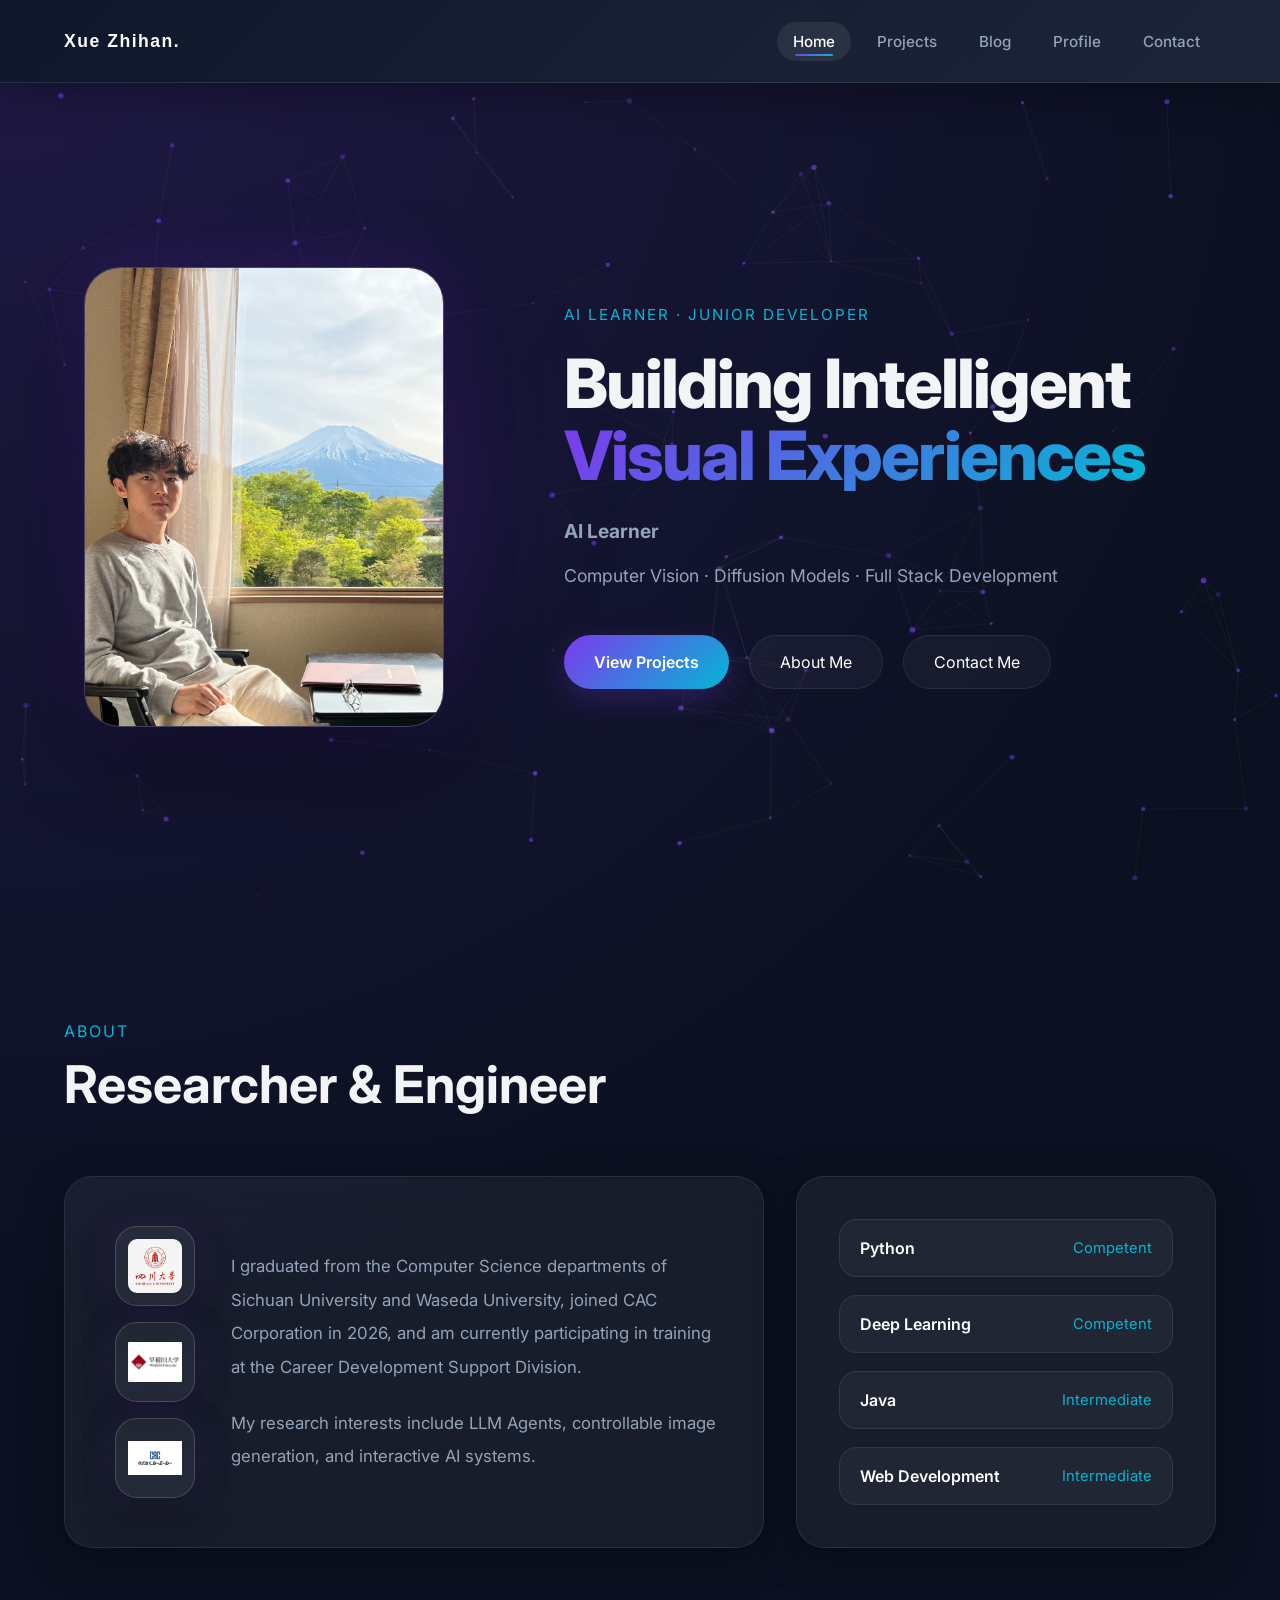
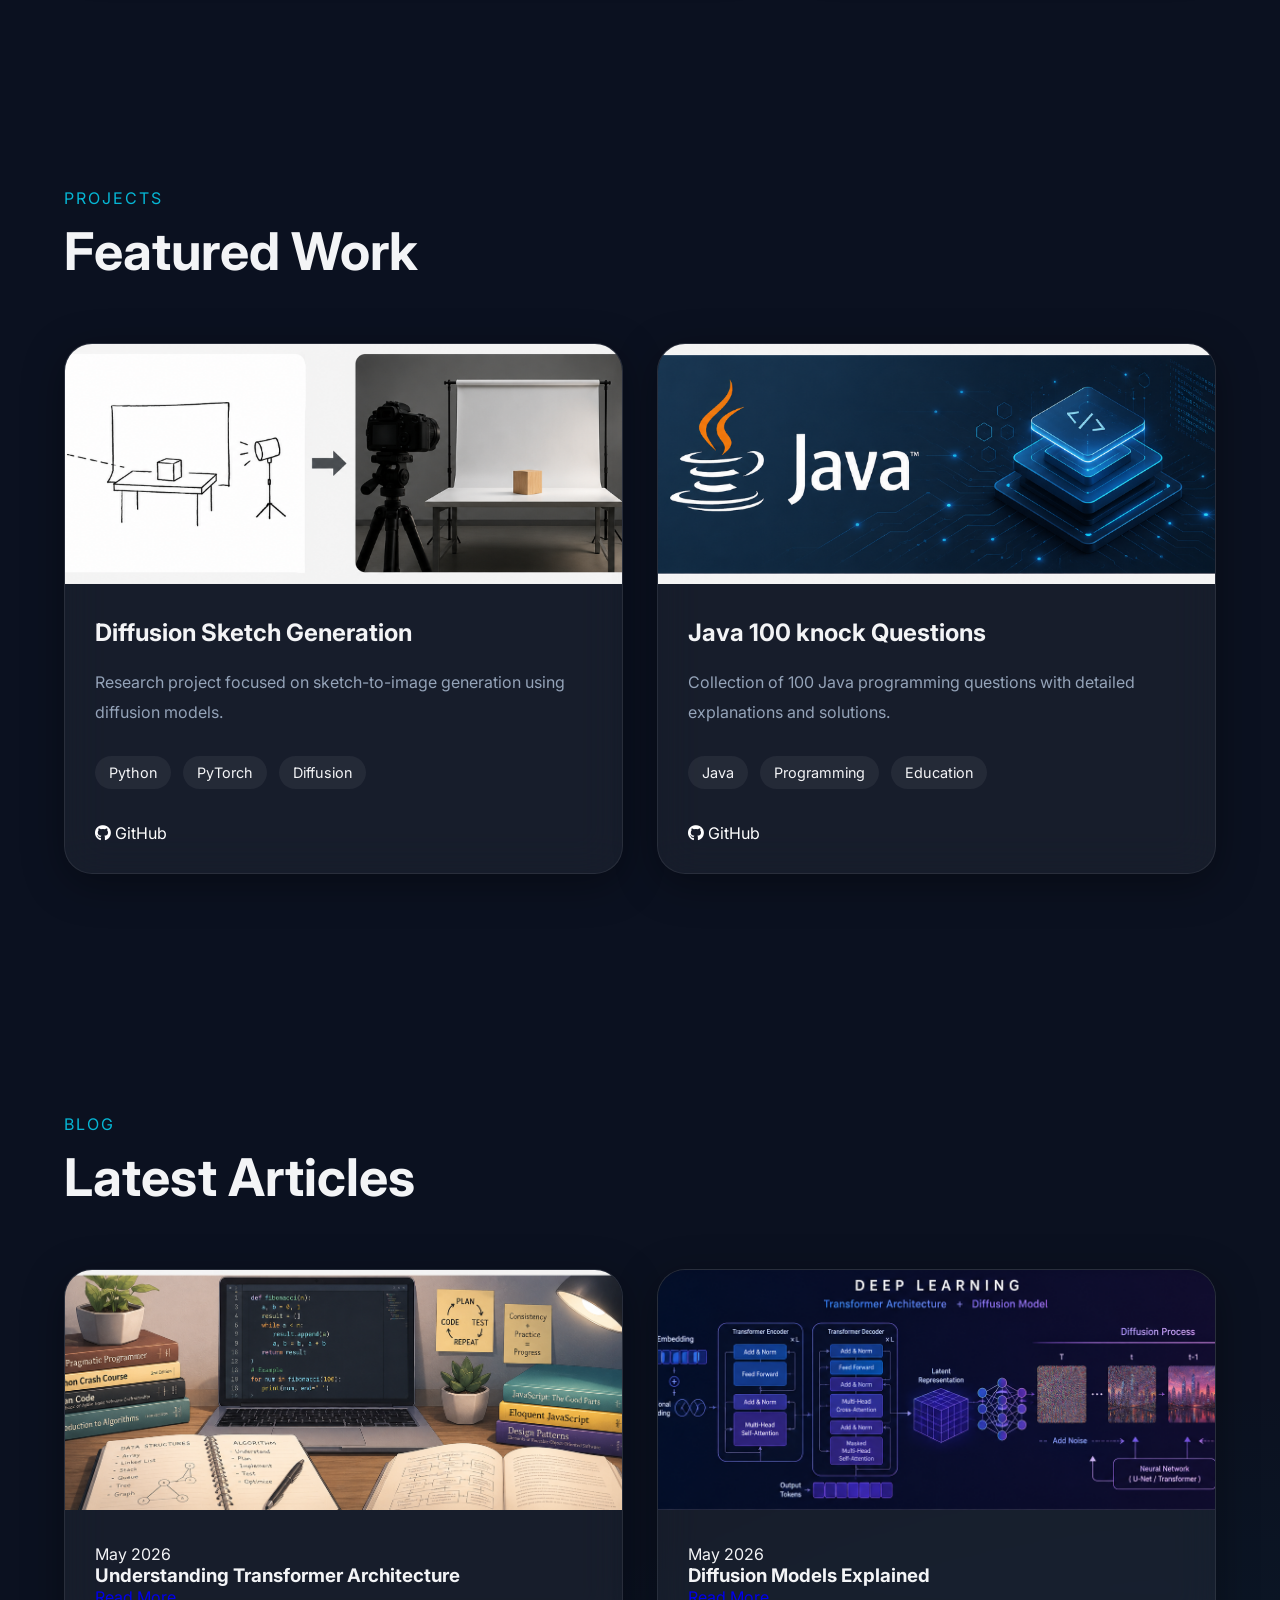
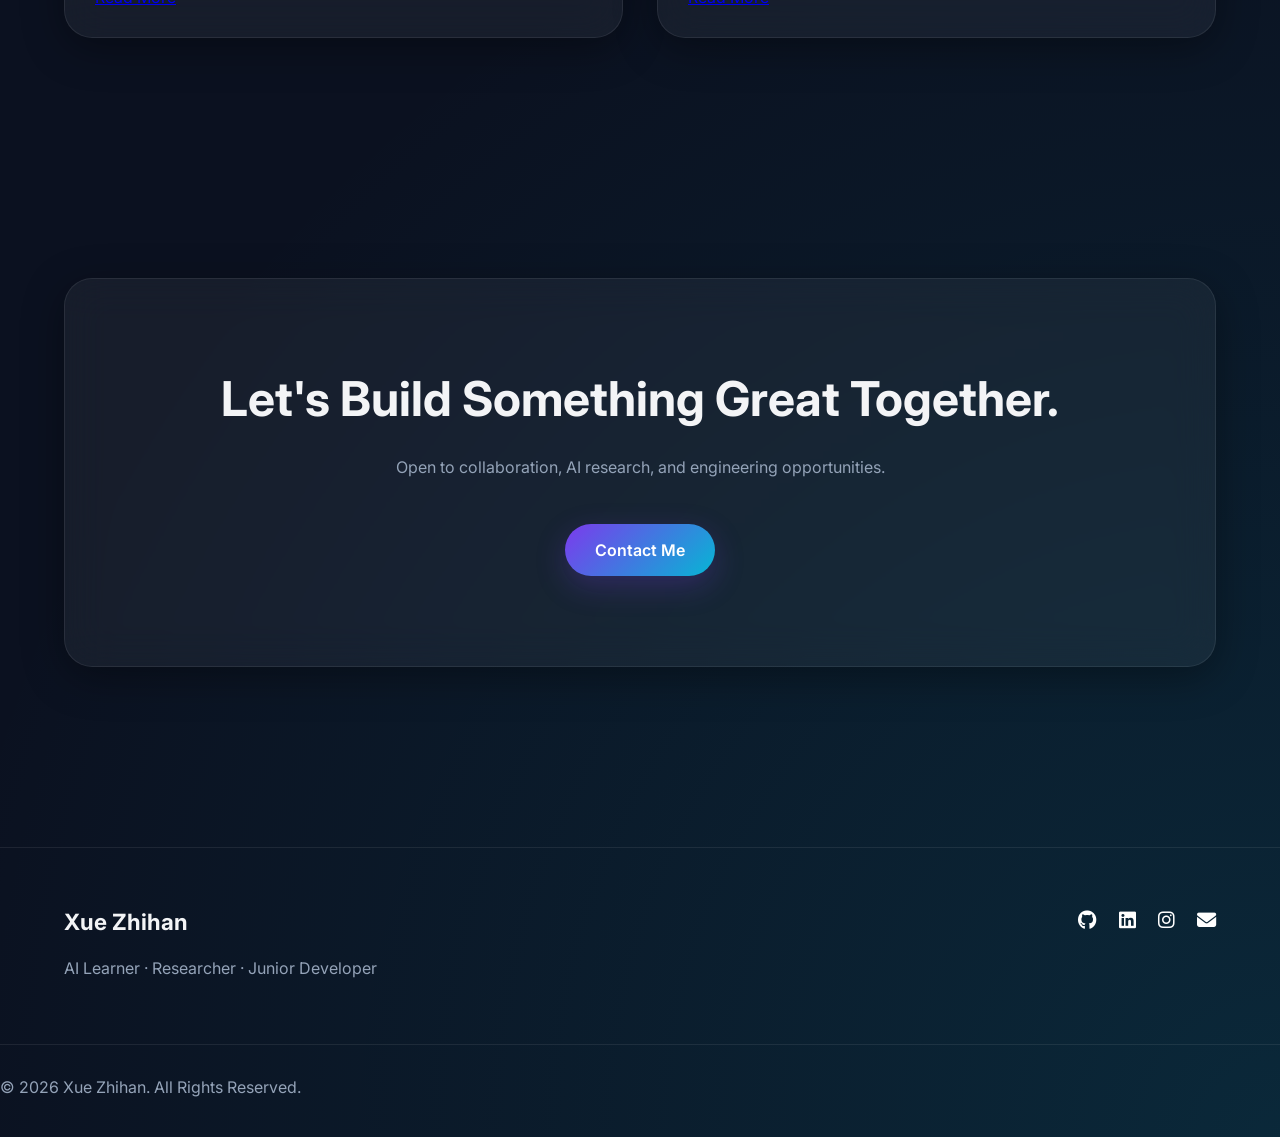
==== commit bb79cc33: "0515 merge local and remote changes, local update images and text modification" ====
--- a/index.html
+++ b/index.html
@@ -162,6 +162,12 @@
                         View Projects
                     </a>
 
+                    <a href="profile.html"
+                        class="btn-secondary">
+
+                        About Me
+                    </a>
+
                     <a href="contact.html"
                         class="btn-secondary">
 
@@ -422,7 +428,7 @@
 
                 <article class="blog-card glass-card reveal">
 
-                    <img src="assets/images/blog/blog1.jpg"
+                    <img src="assets/images/blog/sample4.png"
                         alt="blog image">
 
                     <div class="blog-content">
@@ -445,7 +451,7 @@
 
                 <article class="blog-card glass-card reveal">
 
-                    <img src="assets/images/blog/blog2.jpg"
+                    <img src="assets/images/blog/DL1.png"
                         alt="blog image">
 
                     <div class="blog-content">
